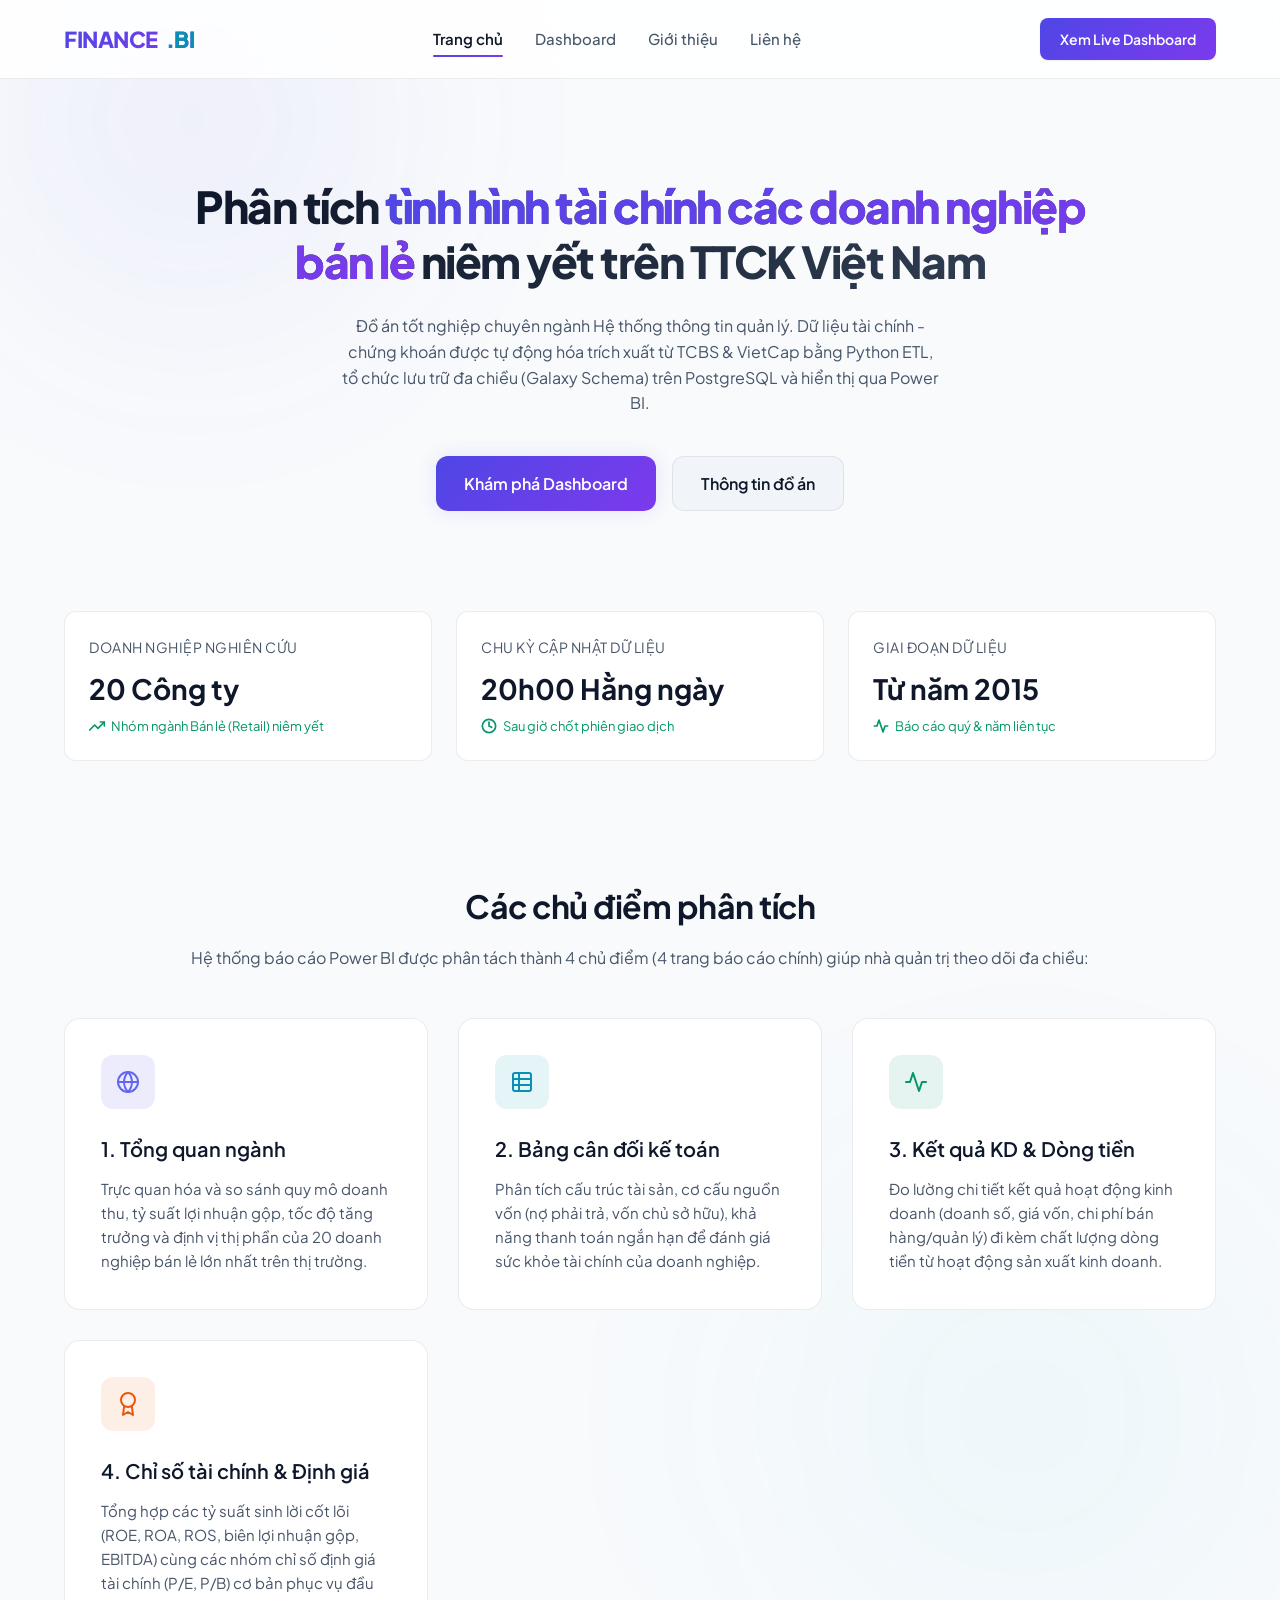
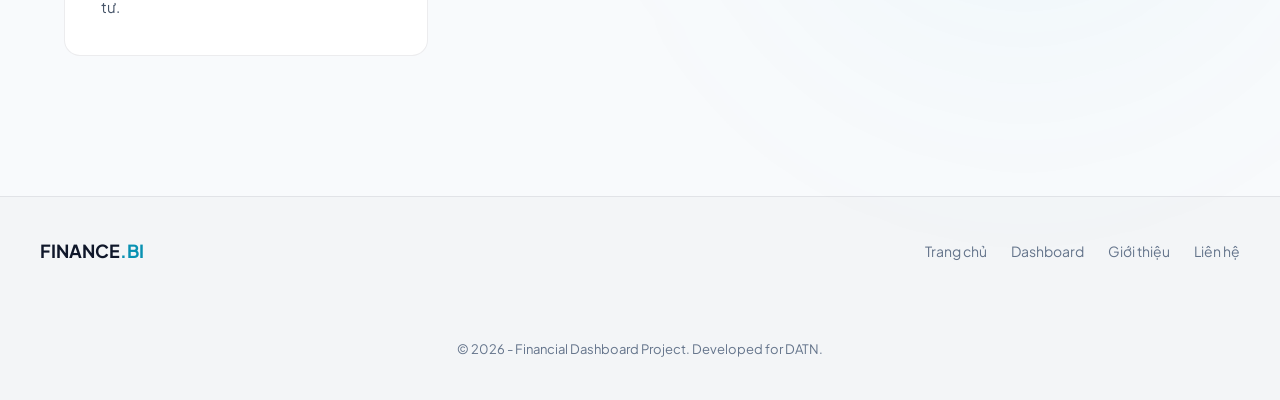
==== index.html @ b5d6fa32 "Initial commit with updated Power BI dashboard" ====
<!DOCTYPE html>
<html lang="vi">
<head>
    <meta charset="UTF-8">
    <meta name="viewport" content="width=device-width, initial-scale=1.0">
    <title>Trang chủ | Phân tích tài chính chuỗi bán lẻ</title>
    <link rel="stylesheet" href="style.css">
</head>
<body>

<!-- Background Aesthetic Blobs -->
<div class="bg-glow-1"></div>
<div class="bg-glow-2"></div>

<!-- HEADER & NAVBAR -->
<header>
    <div class="navbar">
        <a href="index.html" class="nav-logo">FINANCE<span>.BI</span></a>
        <div class="nav-links">
            <a href="index.html" class="active">Trang chủ</a>
            <a href="dashboard.html">Dashboard</a>
            <a href="about.html">Giới thiệu</a>
            <a href="contact.html">Liên hệ</a>
        </div>
        <a href="dashboard.html" class="nav-btn">Xem Live Dashboard</a>
    </div>
</header>

<!-- HERO SECTION -->
<div class="hero" style="max-width: 950px; padding-top: 100px; padding-bottom: 60px;">
    <h1 style="font-size: 44px; line-height: 1.25;">Phân tích <span>tình hình tài chính các doanh nghiệp bán lẻ</span> niêm yết trên TTCK Việt Nam</h1>
    <p style="margin-top: 16px; font-size: 16px;">Đồ án tốt nghiệp chuyên ngành Hệ thống thông tin quản lý. Dữ liệu tài chính - chứng khoán được tự động hóa trích xuất từ TCBS & VietCap bằng Python ETL, tổ chức lưu trữ đa chiều (Galaxy Schema) trên PostgreSQL và hiển thị qua Power BI.</p>
    <div class="hero-actions" style="margin-top: 24px;">
        <a href="dashboard.html" class="btn btn-primary">Khám phá Dashboard</a>
        <a href="about.html" class="btn btn-secondary">Thông tin đồ án</a>
    </div>
</div>

<!-- QUICK STATS SECTION -->
<div class="container" style="padding-top: 0; padding-bottom: 20px;">
    <div class="stats-bar">
        <div class="stat-card">
            <div class="stat-label">Doanh nghiệp nghiên cứu</div>
            <div class="stat-value">20 Công ty</div>
            <div class="stat-desc">
                <svg xmlns="http://www.w3.org/2000/svg" width="16" height="16" viewBox="0 0 24 24" fill="none" stroke="currentColor" stroke-width="2.5" stroke-linecap="round" stroke-linejoin="round" style="margin-right: 2px;"><polyline points="23 6 13.5 15.5 8.5 10.5 1 18"></polyline><polyline points="17 6 23 6 23 12"></polyline></svg>
                Nhóm ngành Bán lẻ (Retail) niêm yết
            </div>
        </div>
        <div class="stat-card">
            <div class="stat-label">Chu kỳ cập nhật dữ liệu</div>
            <div class="stat-value">20h00 Hằng ngày</div>
            <div class="stat-desc">
                <svg xmlns="http://www.w3.org/2000/svg" width="16" height="16" viewBox="0 0 24 24" fill="none" stroke="currentColor" stroke-width="2.5" stroke-linecap="round" stroke-linejoin="round" style="margin-right: 2px;"><circle cx="12" cy="12" r="10"></circle><polyline points="12 6 12 12 16 14"></polyline></svg>
                Sau giờ chốt phiên giao dịch
            </div>
        </div>
        <div class="stat-card">
            <div class="stat-label">Giai đoạn dữ liệu</div>
            <div class="stat-value">Từ năm 2015</div>
            <div class="stat-desc">
                <svg xmlns="http://www.w3.org/2000/svg" width="16" height="16" viewBox="0 0 24 24" fill="none" stroke="currentColor" stroke-width="2.5" stroke-linecap="round" stroke-linejoin="round" style="margin-right: 2px;"><polyline points="22 12 18 12 15 21 9 3 6 12 2 12"></polyline></svg>
                Báo cáo quý & năm liên tục
            </div>
        </div>
    </div>
</div>

<!-- FEATURES SECTION -->
<div class="container" style="padding-top: 20px;">
    <h2 class="section-title">Các chủ điểm phân tích</h2>
    <p class="section-subtitle">Hệ thống báo cáo Power BI được phân tách thành 4 chủ điểm (4 trang báo cáo chính) giúp nhà quản trị theo dõi đa chiều:</p>

    <div class="grid">
        <!-- Page 1 -->
        <div class="card">
            <div class="card-icon" style="color: var(--primary-light); background: rgba(79, 70, 229, 0.1);">
                <svg xmlns="http://www.w3.org/2000/svg" width="24" height="24" viewBox="0 0 24 24" fill="none" stroke="currentColor" stroke-width="2" stroke-linecap="round" stroke-linejoin="round"><circle cx="12" cy="12" r="10"></circle><line x1="2" y1="12" x2="22" y2="12"></line><path d="M12 2a15.3 15.3 0 0 1 4 10 15.3 15.3 0 0 1-4 10 15.3 15.3 0 0 1-4-10 15.3 15.3 0 0 1 4-10z"></path></svg>
            </div>
            <h3>1. Tổng quan ngành</h3>
            <p>Trực quan hóa và so sánh quy mô doanh thu, tỷ suất lợi nhuận gộp, tốc độ tăng trưởng và định vị thị phần của 20 doanh nghiệp bán lẻ lớn nhất trên thị trường.</p>
        </div>

        <!-- Page 2 -->
        <div class="card">
            <div class="card-icon" style="color: var(--secondary); background: rgba(8, 145, 178, 0.1);">
                <svg xmlns="http://www.w3.org/2000/svg" width="24" height="24" viewBox="0 0 24 24" fill="none" stroke="currentColor" stroke-width="2" stroke-linecap="round" stroke-linejoin="round"><rect x="3" y="3" width="18" height="18" rx="2" ry="2"></rect><line x1="9" y1="3" x2="9" y2="21"></line><line x1="3" y1="9" x2="21" y2="9"></line><line x1="3" y1="15" x2="21" y2="15"></line></svg>
            </div>
            <h3>2. Bảng cân đối kế toán</h3>
            <p>Phân tích cấu trúc tài sản, cơ cấu nguồn vốn (nợ phải trả, vốn chủ sở hữu), khả năng thanh toán ngắn hạn để đánh giá sức khỏe tài chính của doanh nghiệp.</p>
        </div>

        <!-- Page 3 -->
        <div class="card">
            <div class="card-icon" style="color: var(--accent); background: rgba(5, 150, 105, 0.1);">
                <svg xmlns="http://www.w3.org/2000/svg" width="24" height="24" viewBox="0 0 24 24" fill="none" stroke="currentColor" stroke-width="2" stroke-linecap="round" stroke-linejoin="round"><polyline points="22 12 18 12 15 21 9 3 6 12 2 12"></polyline></svg>
            </div>
            <h3>3. Kết quả KD & Dòng tiền</h3>
            <p>Đo lường chi tiết kết quả hoạt động kinh doanh (doanh số, giá vốn, chi phí bán hàng/quản lý) đi kèm chất lượng dòng tiền từ hoạt động sản xuất kinh doanh.</p>
        </div>

        <!-- Page 4 -->
        <div class="card">
            <div class="card-icon" style="color: #ea580c; background: rgba(234, 88, 12, 0.1);">
                <svg xmlns="http://www.w3.org/2000/svg" width="24" height="24" viewBox="0 0 24 24" fill="none" stroke="currentColor" stroke-width="2" stroke-linecap="round" stroke-linejoin="round"><circle cx="12" cy="8" r="7"></circle><polyline points="8.21 13.89 7 23 12 20 17 23 15.79 13.88"></polyline></svg>
            </div>
            <h3>4. Chỉ số tài chính & Định giá</h3>
            <p>Tổng hợp các tỷ suất sinh lời cốt lõi (ROE, ROA, ROS, biên lợi nhuận gộp, EBITDA) cùng các nhóm chỉ số định giá tài chính (P/E, P/B) cơ bản phục vụ đầu tư.</p>
        </div>
    </div>
</div>

<!-- FOOTER -->
<footer>
    <div class="footer-content">
        <div class="footer-brand">FINANCE<span>.BI</span></div>
        <div class="footer-nav">
            <a href="index.html">Trang chủ</a>
            <a href="dashboard.html">Dashboard</a>
            <a href="about.html">Giới thiệu</a>
            <a href="contact.html">Liên hệ</a>
        </div>
        <div class="footer-copyright">
            <p>© 2026 - Financial Dashboard Project. Developed for DATN.</p>
        </div>
    </div>
</footer>

</body>
</html>
---- style.css ----
@import url('https://fonts.googleapis.com/css2?family=Plus+Jakarta+Sans:wght@300;400;500;600;700;800&display=swap');

:root {
    --bg-main: #f8fafc;
    --bg-surface: #ffffff;
    --bg-surface-card: #f1f5f9;
    --bg-surface-hover: #e2e8f0;
    --primary: #4f46e5;
    --primary-light: #6366f1;
    --primary-gradient: linear-gradient(135deg, #4f46e5 0%, #7c3aed 100%);
    --secondary: #0891b2;
    --secondary-gradient: linear-gradient(135deg, #0891b2 0%, #2563eb 100%);
    --accent: #059669;
    --text-primary: #0f172a;
    --text-secondary: #475569;
    --text-muted: #64748b;
    --border: rgba(15, 23, 42, 0.08);
    --border-hover: rgba(15, 23, 42, 0.16);
    --shadow-sm: 0 1px 3px 0 rgba(0, 0, 0, 0.05), 0 1px 2px -1px rgba(0, 0, 0, 0.05);
    --shadow-md: 0 4px 6px -1px rgba(0, 0, 0, 0.05), 0 2px 4px -2px rgba(0, 0, 0, 0.05);
    --shadow-lg: 0 10px 25px -5px rgba(15, 23, 42, 0.08), 0 8px 10px -6px rgba(15, 23, 42, 0.08);
    --shadow-glow: 0 0 20px rgba(79, 70, 229, 0.12);
    --font: 'Plus Jakarta Sans', system-ui, -apple-system, sans-serif;
    --radius-sm: 8px;
    --radius-md: 12px;
    --radius-lg: 16px;
    --radius-xl: 24px;
    --transition: all 0.3s cubic-bezier(0.4, 0, 0.2, 1);
}

/* Global Reset */
* {
    box-sizing: border-box;
    margin: 0;
    padding: 0;
}

body {
    font-family: var(--font);
    background: var(--bg-main);
    color: var(--text-primary);
    line-height: 1.6;
    overflow-x: hidden;
    position: relative;
}

/* Background Blobs for Visual Aesthetics */
.bg-glow-1 {
    position: absolute;
    top: -10%;
    left: -10%;
    width: 50vw;
    height: 50vw;
    background: radial-gradient(circle, rgba(79, 70, 229, 0.07) 0%, rgba(255, 255, 255, 0) 70%);
    filter: blur(80px);
    z-index: -1;
    pointer-events: none;
}

.bg-glow-2 {
    position: absolute;
    bottom: 10%;
    right: -10%;
    width: 60vw;
    height: 60vw;
    background: radial-gradient(circle, rgba(6, 182, 212, 0.05) 0%, rgba(255, 255, 255, 0) 70%);
    filter: blur(100px);
    z-index: -1;
    pointer-events: none;
}

/* Scrollbar Customization */
::-webkit-scrollbar {
    width: 8px;
    height: 8px;
}
::-webkit-scrollbar-track {
    background: var(--bg-main);
}
::-webkit-scrollbar-thumb {
    background: var(--bg-surface-card);
    border-radius: 4px;
}
::-webkit-scrollbar-thumb:hover {
    background: var(--bg-surface-hover);
}

/* Header & Navbar */
header {
    position: sticky;
    top: 0;
    z-index: 100;
    backdrop-filter: blur(16px);
    -webkit-backdrop-filter: blur(16px);
    background: rgba(255, 255, 255, 0.85);
    border-bottom: 1px solid var(--border);
    transition: var(--transition);
}

.navbar {
    max-width: 1200px;
    margin: 0 auto;
    padding: 18px 24px;
    display: flex;
    justify-content: space-between;
    align-items: center;
}

.nav-logo {
    font-size: 22px;
    font-weight: 800;
    background: var(--primary-gradient);
    -webkit-background-clip: text;
    -webkit-text-fill-color: transparent;
    text-decoration: none;
    display: flex;
    align-items: center;
    gap: 8px;
    letter-spacing: -0.5px;
}

.nav-logo span {
    color: var(--secondary);
    -webkit-text-fill-color: initial;
    background: none;
}

.nav-links {
    display: flex;
    gap: 32px;
    align-items: center;
}

.nav-links a {
    color: var(--text-secondary);
    text-decoration: none;
    font-weight: 500;
    font-size: 15px;
    transition: var(--transition);
    position: relative;
    padding: 6px 0;
}

.nav-links a::after {
    content: '';
    position: absolute;
    bottom: 0;
    left: 0;
    width: 0;
    height: 2px;
    background: var(--primary-gradient);
    transition: var(--transition);
    border-radius: 2px;
}

.nav-links a:hover {
    color: var(--text-primary);
}

.nav-links a:hover::after {
    width: 100%;
}

.nav-links a.active {
    color: var(--text-primary);
    font-weight: 600;
}

.nav-links a.active::after {
    width: 100%;
    background: var(--primary-gradient);
}

.nav-btn {
    background: var(--primary-gradient);
    color: white;
    padding: 10px 20px;
    border-radius: var(--radius-sm);
    font-weight: 600;
    text-decoration: none;
    font-size: 14px;
    transition: var(--transition);
    box-shadow: var(--shadow-sm);
    border: none;
    cursor: pointer;
}

.nav-btn:hover {
    box-shadow: var(--shadow-glow);
    transform: translateY(-2px);
    opacity: 0.95;
}

/* Container */
.container {
    max-width: 1200px;
    margin: 0 auto;
    padding: 60px 24px;
}

/* Hero Section */
.hero {
    text-align: center;
    padding: 120px 24px 80px;
    max-width: 800px;
    margin: 0 auto;
    position: relative;
}

.hero h1 {
    font-size: 56px;
    font-weight: 800;
    line-height: 1.15;
    margin-bottom: 24px;
    letter-spacing: -1.5px;
    background: linear-gradient(to right, #0f172a, #334155);
    -webkit-background-clip: text;
    -webkit-text-fill-color: transparent;
}

.hero h1 span {
    background: var(--primary-gradient);
    -webkit-background-clip: text;
    -webkit-text-fill-color: transparent;
}

.hero p {
    font-size: 18px;
    color: var(--text-secondary);
    margin-bottom: 40px;
    max-width: 600px;
    margin-left: auto;
    margin-right: auto;
    font-weight: 400;
}

.hero-actions {
    display: flex;
    justify-content: center;
    gap: 16px;
}

.btn {
    display: inline-flex;
    align-items: center;
    justify-content: center;
    padding: 14px 28px;
    font-size: 16px;
    font-weight: 600;
    border-radius: var(--radius-md);
    text-decoration: none;
    transition: var(--transition);
    cursor: pointer;
}

.btn-primary {
    background: var(--primary-gradient);
    color: white;
    box-shadow: var(--shadow-glow);
}

.btn-primary:hover {
    transform: translateY(-2px);
    box-shadow: 0 0 30px rgba(79, 70, 229, 0.4);
}

.btn-secondary {
    background: var(--bg-surface-card);
    color: var(--text-primary);
    border: 1px solid var(--border);
}

.btn-secondary:hover {
    background: var(--bg-surface-hover);
    border-color: var(--border-hover);
    transform: translateY(-2px);
}

/* Quick Stats Section */
.stats-bar {
    display: grid;
    grid-template-columns: repeat(auto-fit, minmax(220px, 1fr));
    gap: 24px;
    margin: 40px 0 80px;
}

.stat-card {
    background: var(--bg-surface);
    border: 1px solid var(--border);
    border-radius: var(--radius-md);
    padding: 24px;
    text-align: left;
    transition: var(--transition);
}

.stat-card:hover {
    border-color: var(--primary-light);
    transform: translateY(-4px);
    background: var(--bg-surface-hover);
}

.stat-label {
    font-size: 14px;
    color: var(--text-secondary);
    margin-bottom: 8px;
    text-transform: uppercase;
    letter-spacing: 0.5px;
}

.stat-value {
    font-size: 28px;
    font-weight: 700;
    color: var(--text-primary);
    margin-bottom: 4px;
}

.stat-desc {
    font-size: 13px;
    color: var(--accent);
    display: flex;
    align-items: center;
    gap: 4px;
}

.stat-desc.negative {
    color: #ef4444;
}

/* Feature Cards Grid */
.section-title {
    font-size: 32px;
    font-weight: 700;
    margin-bottom: 12px;
    text-align: center;
    letter-spacing: -0.5px;
}

.section-subtitle {
    text-align: center;
    color: var(--text-secondary);
    margin-bottom: 48px;
    font-size: 16px;
}

.grid {
    display: grid;
    grid-template-columns: repeat(auto-fit, minmax(320px, 1fr));
    gap: 30px;
}

.card {
    background: var(--bg-surface);
    border: 1px solid var(--border);
    border-radius: var(--radius-lg);
    padding: 36px;
    position: relative;
    overflow: hidden;
    transition: var(--transition);
}

.card::before {
    content: '';
    position: absolute;
    top: 0;
    left: 0;
    width: 100%;
    height: 4px;
    background: var(--primary-gradient);
    opacity: 0;
    transition: var(--transition);
}

.card:hover {
    transform: translateY(-8px);
    border-color: var(--border-hover);
    box-shadow: var(--shadow-lg);
    background: var(--bg-surface-card);
}

.card:hover::before {
    opacity: 1;
}

.card-icon {
    width: 54px;
    height: 54px;
    border-radius: var(--radius-md);
    background: rgba(79, 70, 229, 0.1);
    display: flex;
    align-items: center;
    justify-content: center;
    margin-bottom: 24px;
    color: var(--primary-light);
    font-size: 24px;
    transition: var(--transition);
}

.card:hover .card-icon {
    background: var(--primary-gradient);
    color: white;
}

.card h3 {
    font-size: 20px;
    font-weight: 600;
    margin-bottom: 12px;
    color: var(--text-primary);
}

.card p {
    color: var(--text-secondary);
    font-size: 15px;
    line-height: 1.6;
}

/* Dashboard Page Specific Styles */
.dashboard-header {
    display: flex;
    justify-content: space-between;
    align-items: center;
    margin-bottom: 32px;
    flex-wrap: wrap;
    gap: 16px;
}

.dashboard-title h1 {
    font-size: 32px;
    font-weight: 800;
    letter-spacing: -0.5px;
    margin-bottom: 6px;
}

.dashboard-title p {
    color: var(--text-secondary);
    font-size: 14px;
}

.status-badge {
    display: inline-flex;
    align-items: center;
    gap: 8px;
    background: rgba(16, 185, 129, 0.1);
    color: var(--accent);
    padding: 6px 14px;
    border-radius: 50px;
    font-size: 13px;
    font-weight: 600;
    border: 1px solid rgba(16, 185, 129, 0.2);
}

.status-badge .dot {
    width: 8px;
    height: 8px;
    border-radius: 50%;
    background: var(--accent);
    box-shadow: 0 0 10px var(--accent);
    animation: pulse 2s infinite;
}

@keyframes pulse {
    0% { transform: scale(0.95); box-shadow: 0 0 0 0 rgba(16, 185, 129, 0.7); }
    70% { transform: scale(1); box-shadow: 0 0 0 6px rgba(16, 185, 129, 0); }
    100% { transform: scale(0.95); box-shadow: 0 0 0 0 rgba(16, 185, 129, 0); }
}

.powerbi-card {
    background: var(--bg-surface);
    border: 1px solid var(--border);
    border-radius: var(--radius-xl);
    padding: 20px;
    box-shadow: var(--shadow-lg);
    margin-bottom: 32px;
    overflow: hidden;
}

.powerbi-meta {
    display: flex;
    justify-content: space-between;
    padding: 12px 16px 20px;
    border-bottom: 1px solid var(--border);
    margin-bottom: 20px;
    font-size: 13px;
    color: var(--text-secondary);
}

.meta-item {
    display: flex;
    align-items: center;
    gap: 8px;
}

.meta-item svg {
    color: var(--primary-light);
}

.powerbi-wrapper {
    width: 100%;
    aspect-ratio: 16 / 9;
    max-height: 75vh;
    border-radius: var(--radius-md);
    overflow: hidden;
    border: 1px solid var(--border);
    background: #000;
    box-shadow: inset 0 0 20px rgba(0, 0, 0, 0.6);
}

.powerbi-wrapper iframe {
    width: 100%;
    height: 100%;
    border: none;
}

/* About Page Specific Styles */
.about-grid {
    display: grid;
    grid-template-columns: 1.2fr 0.8fr;
    gap: 48px;
    margin-top: 40px;
    align-items: start;
}

@media (max-width: 900px) {
    .about-grid {
        grid-template-columns: 1fr;
        gap: 36px;
    }
}

.about-content h2 {
    font-size: 28px;
    font-weight: 700;
    margin-bottom: 20px;
}

.about-content p {
    color: var(--text-secondary);
    margin-bottom: 20px;
    font-size: 16px;
    line-height: 1.7;
}

.tech-stack-title {
    font-size: 20px;
    font-weight: 700;
    margin-top: 36px;
    margin-bottom: 20px;
}

.tech-list {
    display: flex;
    flex-direction: column;
    gap: 16px;
}

.tech-item {
    display: flex;
    align-items: center;
    gap: 16px;
    background: var(--bg-surface);
    padding: 16px 20px;
    border-radius: var(--radius-md);
    border: 1px solid var(--border);
    transition: var(--transition);
}

.tech-item:hover {
    background: var(--bg-surface-hover);
    border-color: var(--border-hover);
    transform: translateX(4px);
}

.tech-icon {
    font-size: 24px;
    width: 48px;
    height: 48px;
    background: rgba(15, 23, 42, 0.05);
    border-radius: var(--radius-sm);
    display: flex;
    align-items: center;
    justify-content: center;
}

.tech-info h4 {
    font-size: 16px;
    font-weight: 600;
    margin-bottom: 2px;
}

.tech-info p {
    font-size: 13px;
    color: var(--text-muted);
    margin: 0;
}

.about-sidebar-card {
    background: linear-gradient(135deg, var(--bg-surface-card) 0%, var(--bg-surface) 100%);
    border: 1px solid var(--border);
    border-radius: var(--radius-lg);
    padding: 32px;
    text-align: center;
}

.profile-avatar {
    width: 96px;
    height: 96px;
    border-radius: 50%;
    margin: 0 auto 20px;
    background: var(--primary-gradient);
    display: flex;
    align-items: center;
    justify-content: center;
    font-size: 36px;
    font-weight: 700;
    color: white;
    box-shadow: var(--shadow-glow);
}

.profile-name {
    font-size: 20px;
    font-weight: 700;
    margin-bottom: 4px;
}

.profile-title {
    font-size: 14px;
    color: var(--primary-light);
    margin-bottom: 24px;
    font-weight: 500;
}

.profile-bio {
    color: var(--text-secondary);
    font-size: 14px;
    line-height: 1.6;
    margin-bottom: 24px;
}

.profile-details {
    text-align: left;
    border-top: 1px solid var(--border);
    padding-top: 24px;
}

.profile-detail-item {
    display: flex;
    justify-content: space-between;
    margin-bottom: 12px;
    font-size: 13px;
}

.profile-detail-label {
    color: var(--text-muted);
}

.profile-detail-value {
    color: var(--text-primary);
    font-weight: 500;
}

/* Contact Page Specific Styles */
.contact-layout {
    display: grid;
    grid-template-columns: 1.1fr 0.9fr;
    gap: 48px;
    margin-top: 40px;
}

@media (max-width: 900px) {
    .contact-layout {
        grid-template-columns: 1fr;
        gap: 36px;
    }
}

.contact-card {
    background: var(--bg-surface);
    border: 1px solid var(--border);
    border-radius: var(--radius-lg);
    padding: 40px;
}

.contact-card h2 {
    font-size: 24px;
    font-weight: 700;
    margin-bottom: 12px;
}

.contact-card p {
    color: var(--text-secondary);
    margin-bottom: 32px;
}

.form-group {
    margin-bottom: 24px;
}

.form-label {
    display: block;
    font-size: 14px;
    font-weight: 600;
    margin-bottom: 8px;
    color: var(--text-primary);
}

.form-control {
    width: 100%;
    background: rgba(255, 255, 255, 0.03);
    border: 1px solid var(--border);
    border-radius: var(--radius-md);
    padding: 14px 18px;
    color: var(--text-primary);
    font-family: var(--font);
    font-size: 15px;
    transition: var(--transition);
}

.form-control:focus {
    outline: none;
    border-color: var(--primary-light);
    background: rgba(255, 255, 255, 0.06);
    box-shadow: 0 0 0 3px rgba(79, 70, 229, 0.15);
}

textarea.form-control {
    resize: vertical;
    min-height: 120px;
}

.contact-info-list {
    display: flex;
    flex-direction: column;
    gap: 24px;
}

.info-item {
    background: var(--bg-surface);
    border: 1px solid var(--border);
    border-radius: var(--radius-md);
    padding: 24px;
    display: flex;
    gap: 20px;
    align-items: center;
    transition: var(--transition);
}

.info-item:hover {
    border-color: var(--border-hover);
    transform: translateY(-2px);
    background: var(--bg-surface-card);
}

.info-icon {
    width: 48px;
    height: 48px;
    border-radius: var(--radius-sm);
    background: rgba(6, 182, 212, 0.1);
    color: var(--secondary);
    font-size: 20px;
    display: flex;
    align-items: center;
    justify-content: center;
    flex-shrink: 0;
}

.info-text h4 {
    font-size: 16px;
    font-weight: 600;
    margin-bottom: 4px;
}

.info-text p {
    font-size: 14px;
    color: var(--text-secondary);
    margin: 0;
}

/* Footer Section */
footer {
    border-top: 1px solid var(--border);
    padding: 40px 24px;
    margin-top: 80px;
    background: rgba(15, 23, 42, 0.02);
}

.footer-content {
    max-width: 1200px;
    margin: 0 auto;
    display: flex;
    justify-content: space-between;
    align-items: center;
    flex-wrap: wrap;
    gap: 24px;
}

.footer-brand {
    font-weight: 700;
    font-size: 18px;
    color: var(--text-primary);
}

.footer-brand span {
    color: var(--secondary);
}

.footer-nav {
    display: flex;
    gap: 24px;
}

.footer-nav a {
    color: var(--text-muted);
    text-decoration: none;
    font-size: 14px;
    transition: var(--transition);
}

.footer-nav a:hover {
    color: var(--text-primary);
}

.footer-copyright {
    color: var(--text-muted);
    font-size: 13px;
    width: 100%;
    text-align: center;
    margin-top: 24px;
    border-top: 1px solid rgba(255, 255, 255, 0.03);
    padding-top: 24px;
}

/* Responsive adjustments */
@media (max-width: 768px) {
    .navbar {
        flex-direction: column;
        gap: 16px;
        padding: 16px;
    }
    
    .nav-links {
        gap: 20px;
    }
    
    .hero h1 {
        font-size: 40px;
    }
    
    .hero p {
        font-size: 16px;
    }
    
    .hero-actions {
        flex-direction: column;
        gap: 12px;
    }
    
    .btn {
        width: 100%;
    }
    
    .footer-content {
        flex-direction: column;
        text-align: center;
    }
}

/* Dashboard Fullscreen Layout */
body.dashboard-layout {
    display: flex;
    flex-direction: column;
    height: 100vh;
    overflow: hidden;
}

body.dashboard-layout header {
    flex-shrink: 0;
}

.dashboard-fullscreen-container {
    flex: 1;
    width: 100%;
    height: 100%;
    position: relative;
    background: #000;
}

.dashboard-fullscreen-container iframe {
    width: 100%;
    height: 100%;
    border: none;
    display: block;
}

/* Floating Fullscreen button */
.fullscreen-toggle-btn {
    position: absolute;
    bottom: 24px;
    right: 24px;
    background: rgba(255, 255, 255, 0.9);
    border: 1px solid var(--border);
    backdrop-filter: blur(8px);
    color: var(--text-primary);
    padding: 10px 16px;
    border-radius: var(--radius-md);
    cursor: pointer;
    display: flex;
    align-items: center;
    gap: 8px;
    font-size: 13px;
    font-weight: 600;
    transition: var(--transition);
    z-index: 10;
    box-shadow: var(--shadow-md);
}

.fullscreen-toggle-btn:hover {
    background: var(--primary-gradient);
    border-color: transparent;
    transform: translateY(-2px);
    box-shadow: var(--shadow-glow);
}
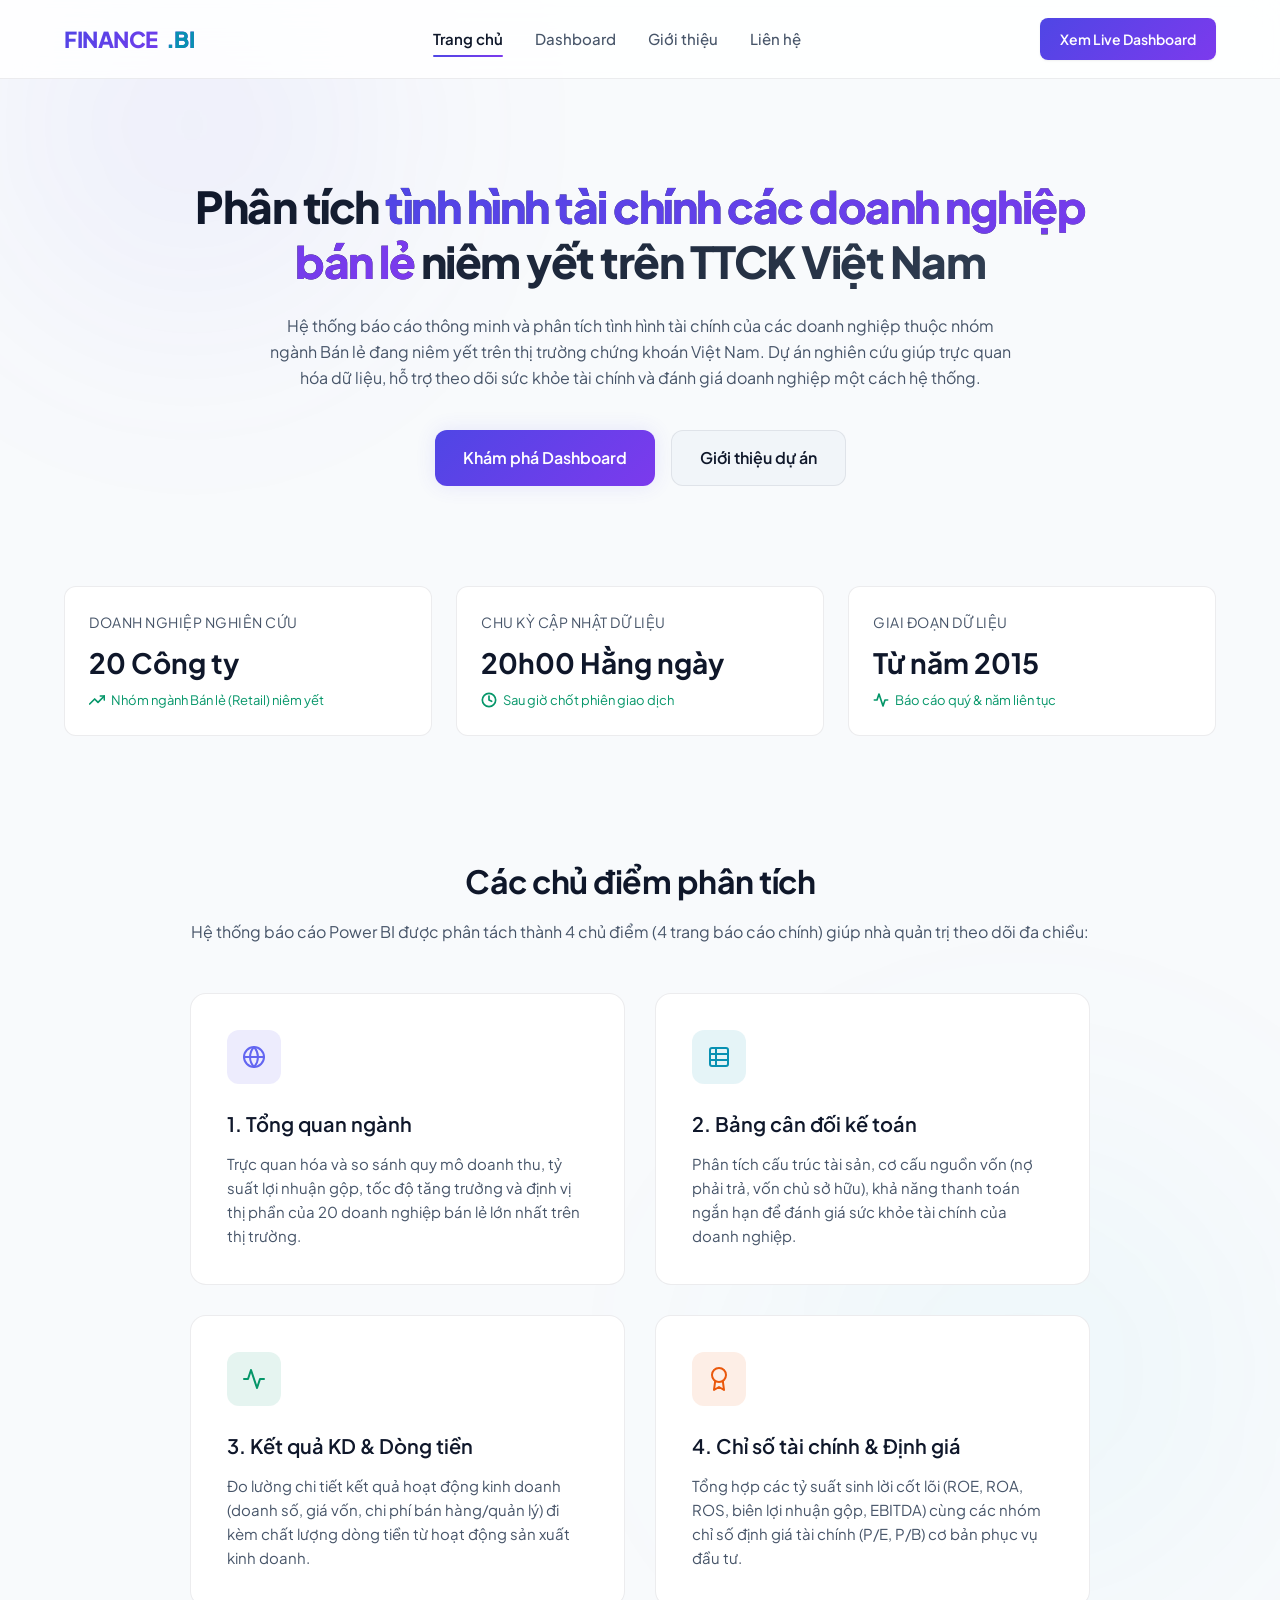
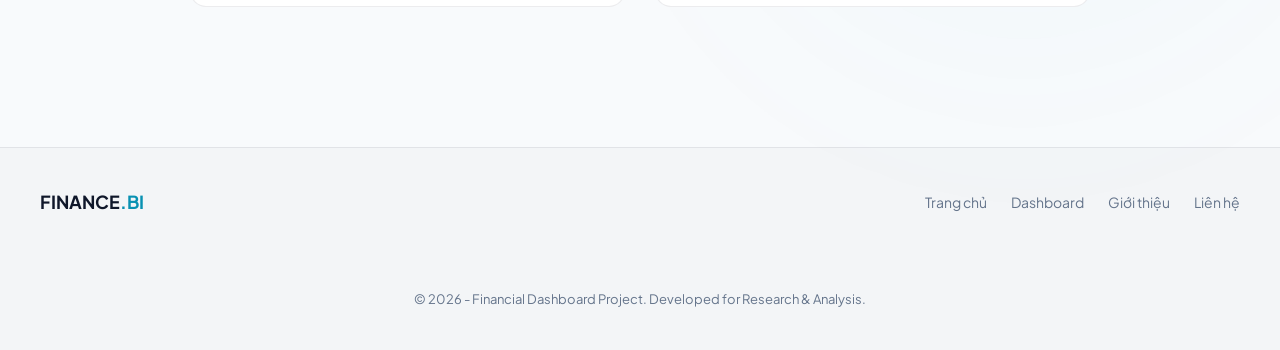
==== commit ca52d828: "Update homepage hero description, button text, grid layout, and footer credits" ====
--- a/index.html
+++ b/index.html
@@ -4,7 +4,7 @@
     <meta charset="UTF-8">
     <meta name="viewport" content="width=device-width, initial-scale=1.0">
     <title>Trang chủ | Phân tích tài chính chuỗi bán lẻ</title>
-    <link rel="stylesheet" href="style.css">
+    <link rel="stylesheet" href="style.css?v=2">
 </head>
 <body>
 
@@ -29,10 +29,10 @@
 <!-- HERO SECTION -->
 <div class="hero" style="max-width: 950px; padding-top: 100px; padding-bottom: 60px;">
     <h1 style="font-size: 44px; line-height: 1.25;">Phân tích <span>tình hình tài chính các doanh nghiệp bán lẻ</span> niêm yết trên TTCK Việt Nam</h1>
-    <p style="margin-top: 16px; font-size: 16px;">Đồ án tốt nghiệp chuyên ngành Hệ thống thông tin quản lý. Dữ liệu tài chính - chứng khoán được tự động hóa trích xuất từ TCBS & VietCap bằng Python ETL, tổ chức lưu trữ đa chiều (Galaxy Schema) trên PostgreSQL và hiển thị qua Power BI.</p>
+    <p style="margin-top: 16px; font-size: 16px; color: var(--text-secondary); max-width: 750px; margin-left: auto; margin-right: auto; line-height: 1.6;">Hệ thống báo cáo thông minh và phân tích tình hình tài chính của các doanh nghiệp thuộc nhóm ngành Bán lẻ đang niêm yết trên thị trường chứng khoán Việt Nam. Dự án nghiên cứu giúp trực quan hóa dữ liệu, hỗ trợ theo dõi sức khỏe tài chính và đánh giá doanh nghiệp một cách hệ thống.</p>
     <div class="hero-actions" style="margin-top: 24px;">
         <a href="dashboard.html" class="btn btn-primary">Khám phá Dashboard</a>
-        <a href="about.html" class="btn btn-secondary">Thông tin đồ án</a>
+        <a href="about.html" class="btn btn-secondary">Giới thiệu dự án</a>
     </div>
 </div>
 
@@ -71,7 +71,7 @@
     <h2 class="section-title">Các chủ điểm phân tích</h2>
     <p class="section-subtitle">Hệ thống báo cáo Power BI được phân tách thành 4 chủ điểm (4 trang báo cáo chính) giúp nhà quản trị theo dõi đa chiều:</p>
 
-    <div class="grid">
+    <div class="grid" style="grid-template-columns: repeat(auto-fit, minmax(380px, 1fr)); max-width: 900px; margin: 0 auto;">
         <!-- Page 1 -->
         <div class="card">
             <div class="card-icon" style="color: var(--primary-light); background: rgba(79, 70, 229, 0.1);">
@@ -121,7 +121,7 @@
             <a href="contact.html">Liên hệ</a>
         </div>
         <div class="footer-copyright">
-            <p>© 2026 - Financial Dashboard Project. Developed for DATN.</p>
+            <p>© 2026 - Financial Dashboard Project. Developed for Research & Analysis.</p>
         </div>
     </div>
 </footer>
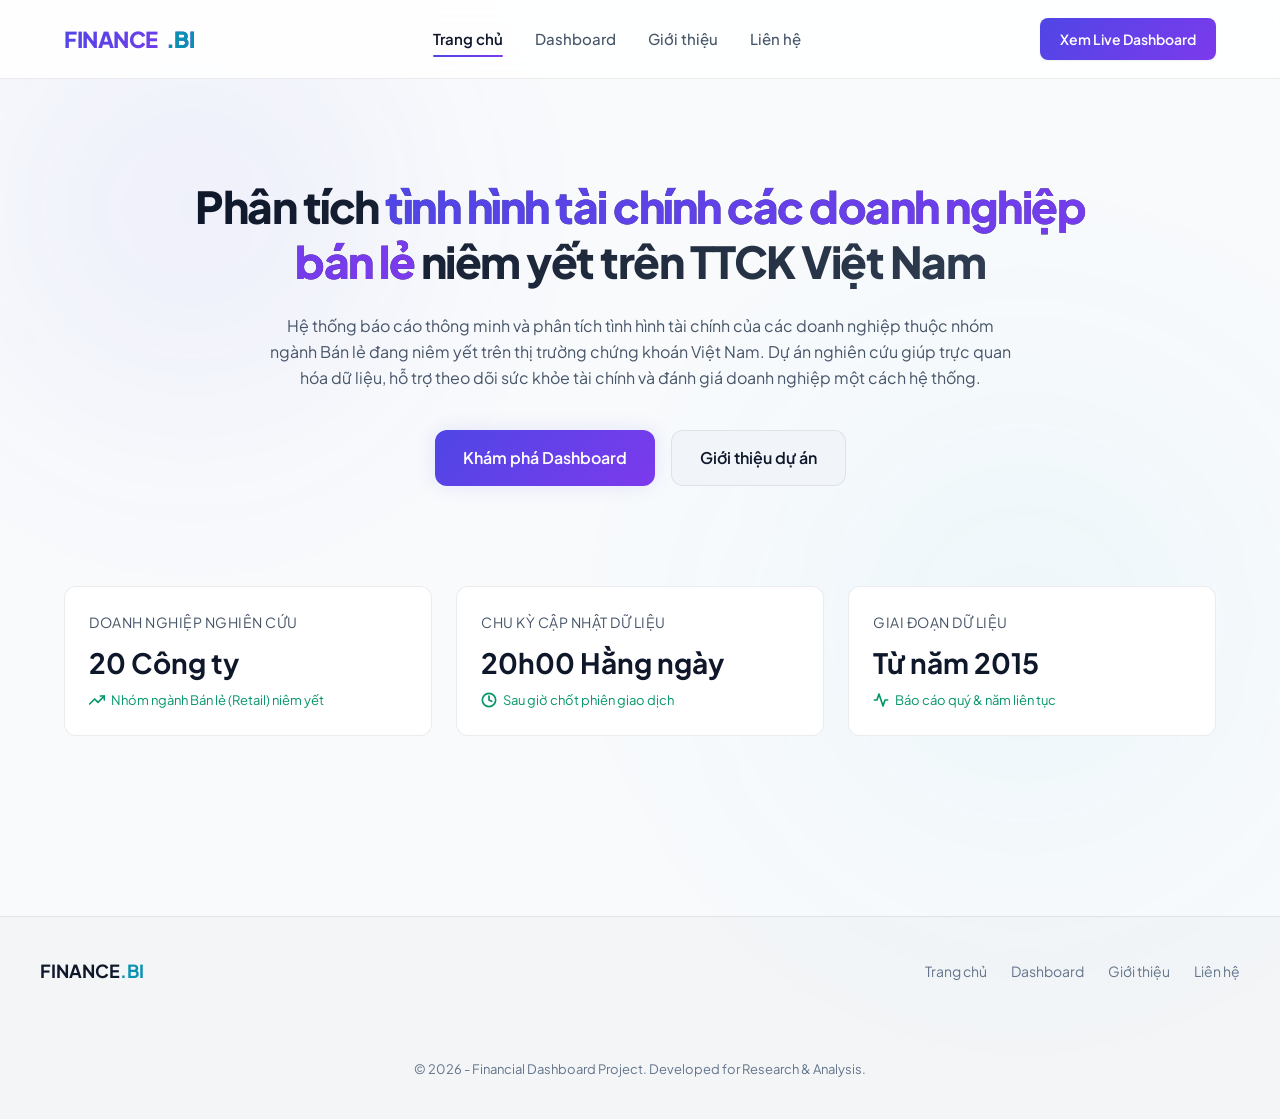
==== commit 3a7b28c4: "Remove features section from homepage and reorder sections in About page" ====
--- a/index.html
+++ b/index.html
@@ -66,49 +66,7 @@
     </div>
 </div>
 
-<!-- FEATURES SECTION -->
-<div class="container" style="padding-top: 20px;">
-    <h2 class="section-title">Các chủ điểm phân tích</h2>
-    <p class="section-subtitle">Hệ thống báo cáo Power BI được phân tách thành 4 chủ điểm (4 trang báo cáo chính) giúp nhà quản trị theo dõi đa chiều:</p>
 
-    <div class="grid" style="grid-template-columns: repeat(auto-fit, minmax(380px, 1fr)); max-width: 900px; margin: 0 auto;">
-        <!-- Page 1 -->
-        <div class="card">
-            <div class="card-icon" style="color: var(--primary-light); background: rgba(79, 70, 229, 0.1);">
-                <svg xmlns="http://www.w3.org/2000/svg" width="24" height="24" viewBox="0 0 24 24" fill="none" stroke="currentColor" stroke-width="2" stroke-linecap="round" stroke-linejoin="round"><circle cx="12" cy="12" r="10"></circle><line x1="2" y1="12" x2="22" y2="12"></line><path d="M12 2a15.3 15.3 0 0 1 4 10 15.3 15.3 0 0 1-4 10 15.3 15.3 0 0 1-4-10 15.3 15.3 0 0 1 4-10z"></path></svg>
-            </div>
-            <h3>1. Tổng quan ngành</h3>
-            <p>Trực quan hóa và so sánh quy mô doanh thu, tỷ suất lợi nhuận gộp, tốc độ tăng trưởng và định vị thị phần của 20 doanh nghiệp bán lẻ lớn nhất trên thị trường.</p>
-        </div>
-
-        <!-- Page 2 -->
-        <div class="card">
-            <div class="card-icon" style="color: var(--secondary); background: rgba(8, 145, 178, 0.1);">
-                <svg xmlns="http://www.w3.org/2000/svg" width="24" height="24" viewBox="0 0 24 24" fill="none" stroke="currentColor" stroke-width="2" stroke-linecap="round" stroke-linejoin="round"><rect x="3" y="3" width="18" height="18" rx="2" ry="2"></rect><line x1="9" y1="3" x2="9" y2="21"></line><line x1="3" y1="9" x2="21" y2="9"></line><line x1="3" y1="15" x2="21" y2="15"></line></svg>
-            </div>
-            <h3>2. Bảng cân đối kế toán</h3>
-            <p>Phân tích cấu trúc tài sản, cơ cấu nguồn vốn (nợ phải trả, vốn chủ sở hữu), khả năng thanh toán ngắn hạn để đánh giá sức khỏe tài chính của doanh nghiệp.</p>
-        </div>
-
-        <!-- Page 3 -->
-        <div class="card">
-            <div class="card-icon" style="color: var(--accent); background: rgba(5, 150, 105, 0.1);">
-                <svg xmlns="http://www.w3.org/2000/svg" width="24" height="24" viewBox="0 0 24 24" fill="none" stroke="currentColor" stroke-width="2" stroke-linecap="round" stroke-linejoin="round"><polyline points="22 12 18 12 15 21 9 3 6 12 2 12"></polyline></svg>
-            </div>
-            <h3>3. Kết quả KD & Dòng tiền</h3>
-            <p>Đo lường chi tiết kết quả hoạt động kinh doanh (doanh số, giá vốn, chi phí bán hàng/quản lý) đi kèm chất lượng dòng tiền từ hoạt động sản xuất kinh doanh.</p>
-        </div>
-
-        <!-- Page 4 -->
-        <div class="card">
-            <div class="card-icon" style="color: #ea580c; background: rgba(234, 88, 12, 0.1);">
-                <svg xmlns="http://www.w3.org/2000/svg" width="24" height="24" viewBox="0 0 24 24" fill="none" stroke="currentColor" stroke-width="2" stroke-linecap="round" stroke-linejoin="round"><circle cx="12" cy="8" r="7"></circle><polyline points="8.21 13.89 7 23 12 20 17 23 15.79 13.88"></polyline></svg>
-            </div>
-            <h3>4. Chỉ số tài chính & Định giá</h3>
-            <p>Tổng hợp các tỷ suất sinh lời cốt lõi (ROE, ROA, ROS, biên lợi nhuận gộp, EBITDA) cùng các nhóm chỉ số định giá tài chính (P/E, P/B) cơ bản phục vụ đầu tư.</p>
-        </div>
-    </div>
-</div>
 
 <!-- FOOTER -->
 <footer>
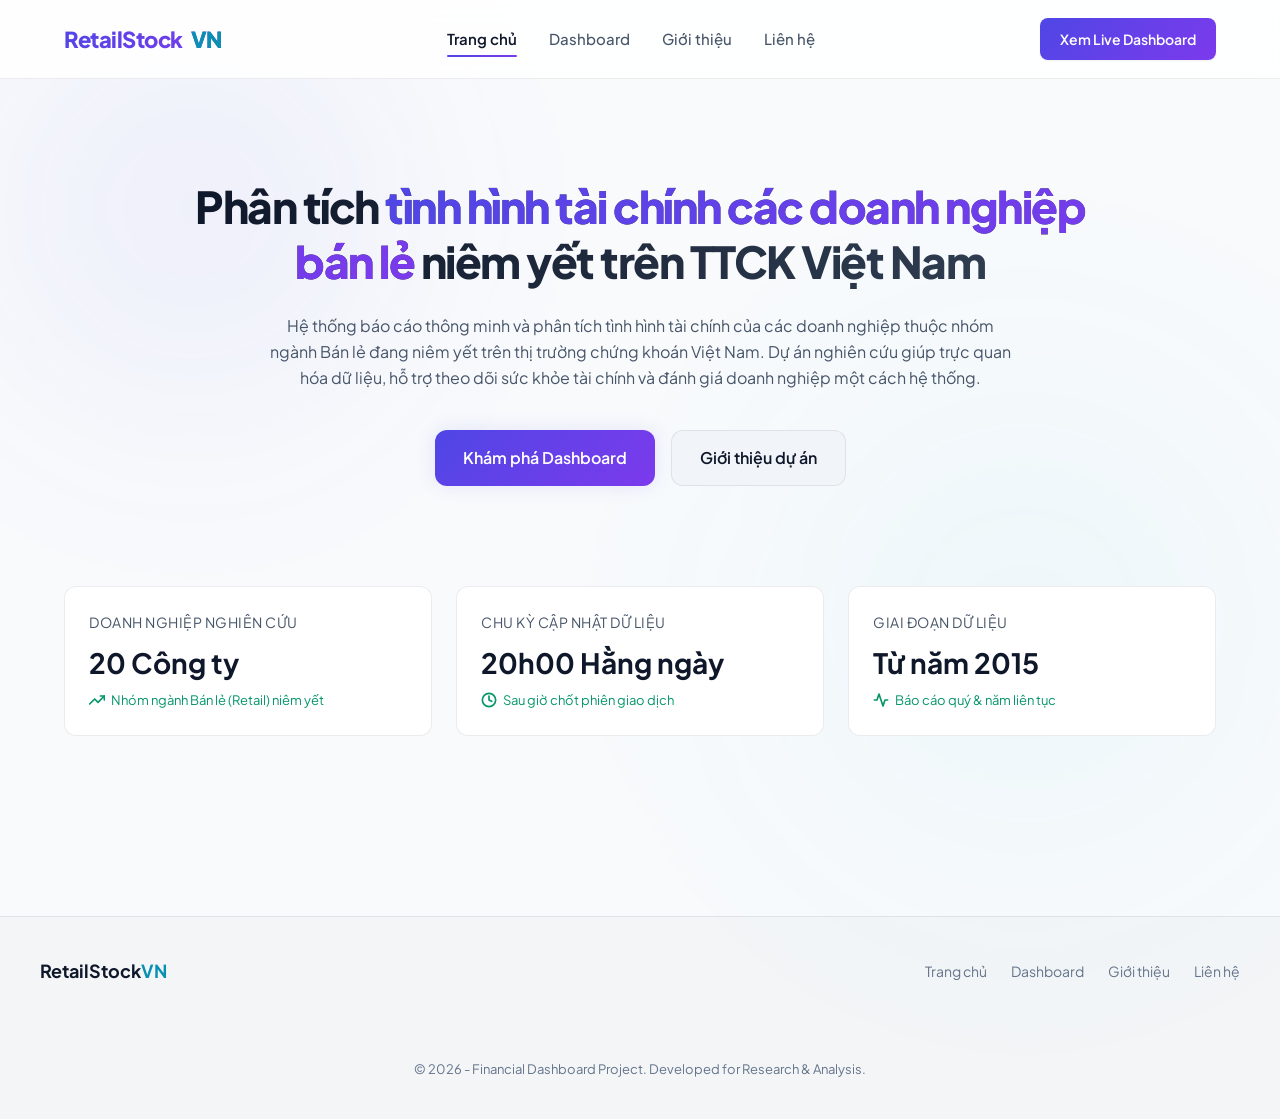
==== commit bbddade4: "Rename website brand name to RetailStockVN across all pages" ====
--- a/index.html
+++ b/index.html
@@ -3,7 +3,7 @@
 <head>
     <meta charset="UTF-8">
     <meta name="viewport" content="width=device-width, initial-scale=1.0">
-    <title>Trang chủ | Phân tích tài chính chuỗi bán lẻ</title>
+    <title>Trang chủ | RetailStockVN</title>
     <link rel="stylesheet" href="style.css?v=2">
 </head>
 <body>
@@ -15,7 +15,7 @@
 <!-- HEADER & NAVBAR -->
 <header>
     <div class="navbar">
-        <a href="index.html" class="nav-logo">FINANCE<span>.BI</span></a>
+        <a href="index.html" class="nav-logo">RetailStock<span>VN</span></a>
         <div class="nav-links">
             <a href="index.html" class="active">Trang chủ</a>
             <a href="dashboard.html">Dashboard</a>
@@ -71,7 +71,7 @@
 <!-- FOOTER -->
 <footer>
     <div class="footer-content">
-        <div class="footer-brand">FINANCE<span>.BI</span></div>
+        <div class="footer-brand">RetailStock<span>VN</span></div>
         <div class="footer-nav">
             <a href="index.html">Trang chủ</a>
             <a href="dashboard.html">Dashboard</a>
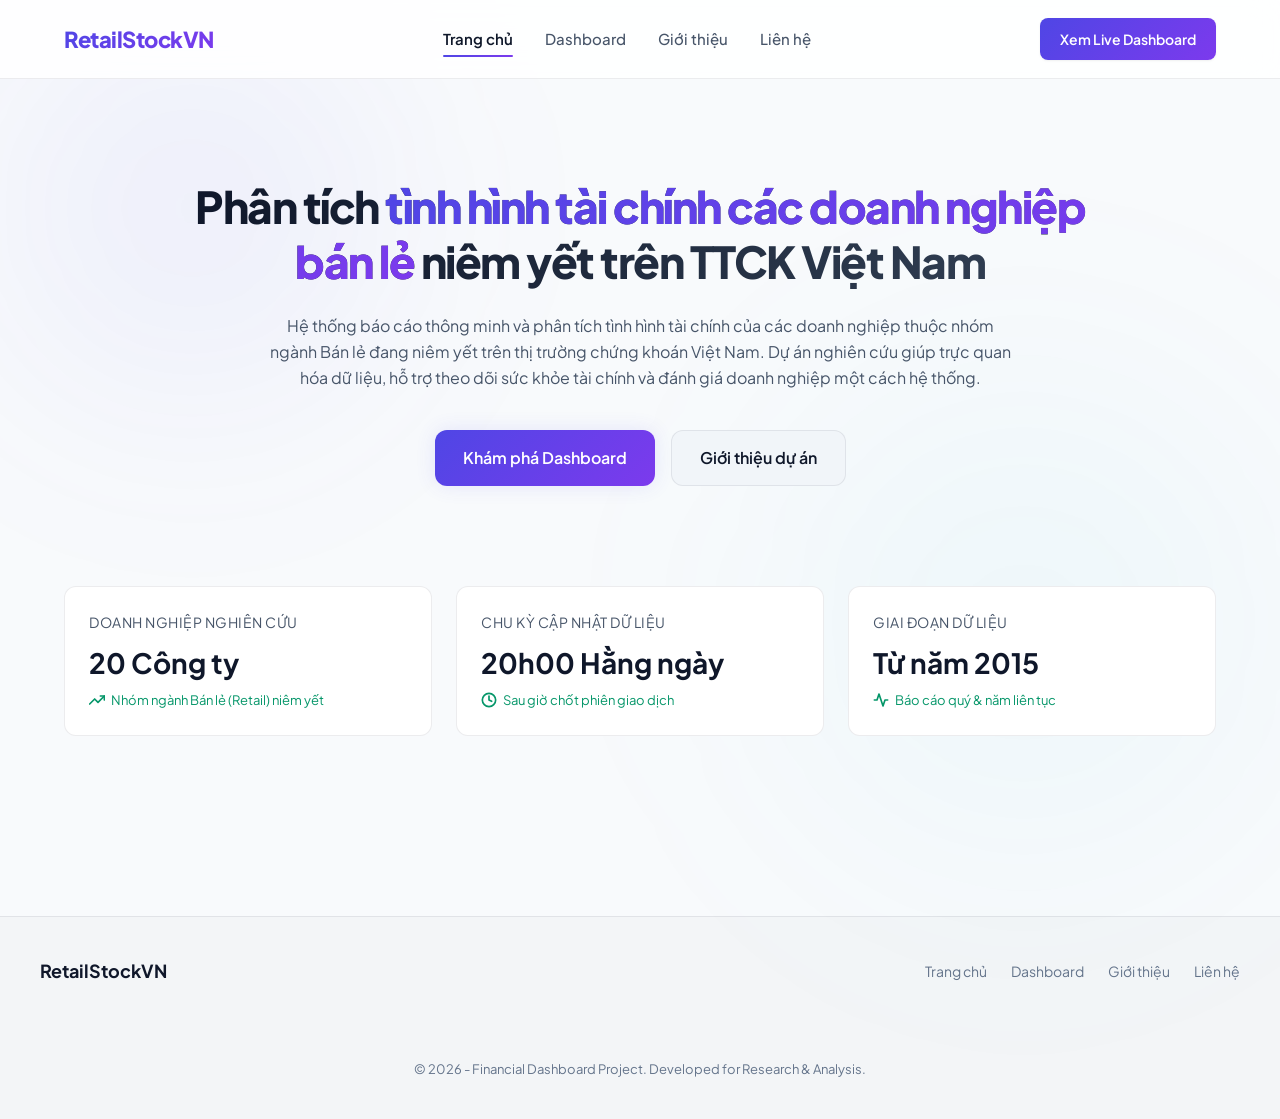
==== commit 0a9cdc7b: "Remove span elements to write RetailStockVN as single unbroken word" ====
--- a/index.html
+++ b/index.html
@@ -15,7 +15,7 @@
 <!-- HEADER & NAVBAR -->
 <header>
     <div class="navbar">
-        <a href="index.html" class="nav-logo">RetailStock<span>VN</span></a>
+        <a href="index.html" class="nav-logo">RetailStockVN</a>
         <div class="nav-links">
             <a href="index.html" class="active">Trang chủ</a>
             <a href="dashboard.html">Dashboard</a>
@@ -71,7 +71,7 @@
 <!-- FOOTER -->
 <footer>
     <div class="footer-content">
-        <div class="footer-brand">RetailStock<span>VN</span></div>
+        <div class="footer-brand">RetailStockVN</div>
         <div class="footer-nav">
             <a href="index.html">Trang chủ</a>
             <a href="dashboard.html">Dashboard</a>
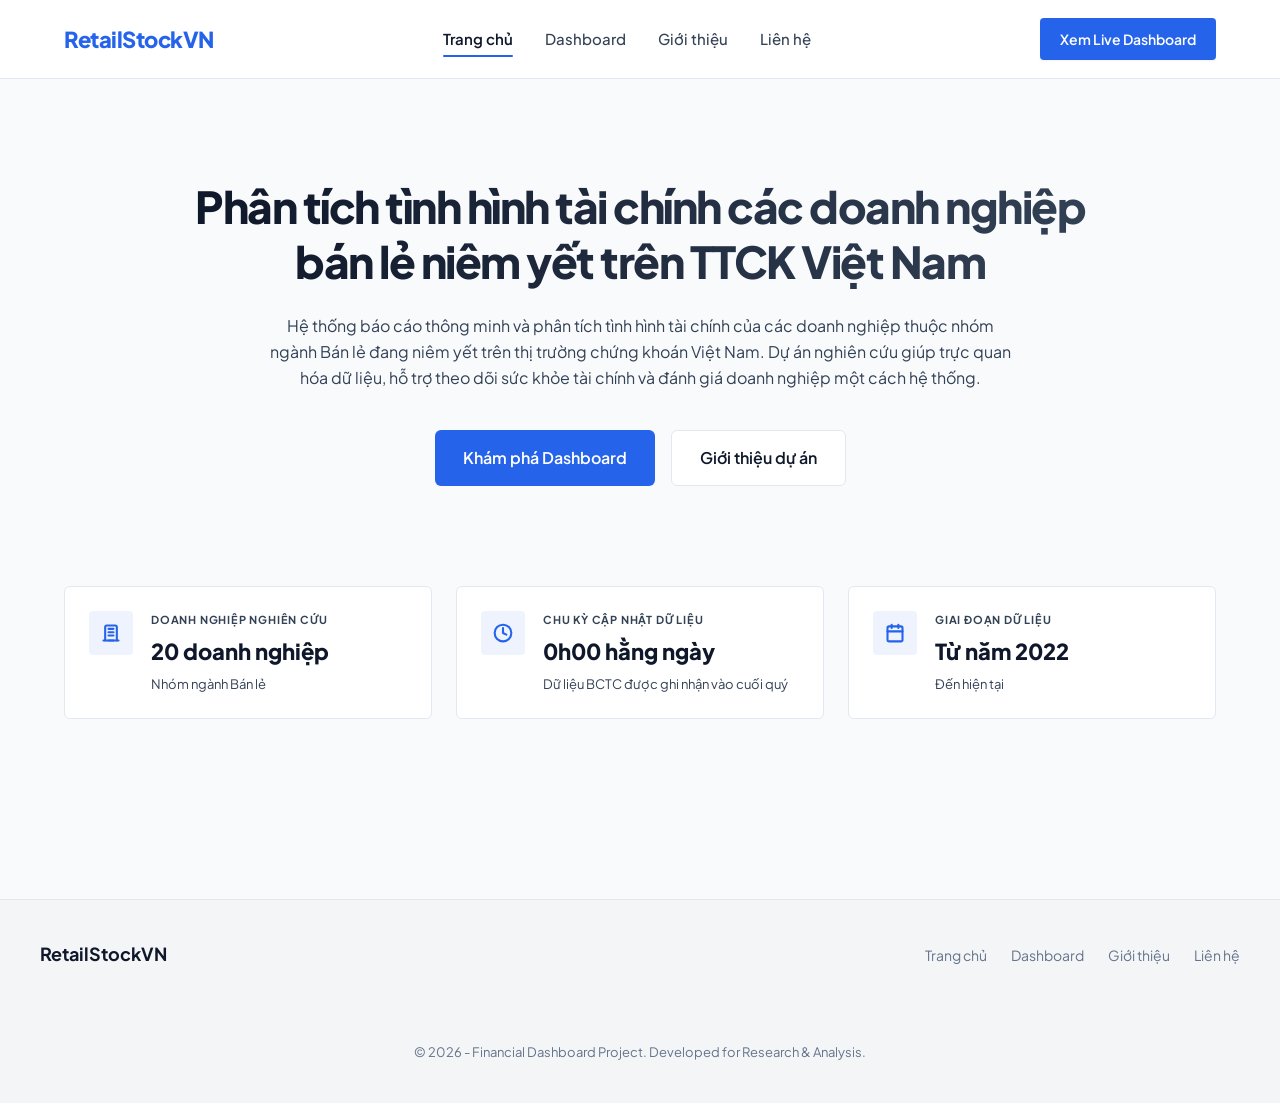
==== commit a9a395ee: "style: update color scheme and improve card styles across the application" ====
--- a/index.html
+++ b/index.html
@@ -39,28 +39,39 @@
 <!-- QUICK STATS SECTION -->
 <div class="container" style="padding-top: 0; padding-bottom: 20px;">
     <div class="stats-bar">
-        <div class="stat-card">
-            <div class="stat-label">Doanh nghiệp nghiên cứu</div>
-            <div class="stat-value">20 Công ty</div>
-            <div class="stat-desc">
-                <svg xmlns="http://www.w3.org/2000/svg" width="16" height="16" viewBox="0 0 24 24" fill="none" stroke="currentColor" stroke-width="2.5" stroke-linecap="round" stroke-linejoin="round" style="margin-right: 2px;"><polyline points="23 6 13.5 15.5 8.5 10.5 1 18"></polyline><polyline points="17 6 23 6 23 12"></polyline></svg>
-                Nhóm ngành Bán lẻ (Retail) niêm yết
+        <!-- Card 1 -->
+        <div class="stat-card" style="display: flex; gap: 18px; align-items: flex-start; padding: 24px; border: 1px solid var(--border); border-radius: var(--radius-md); background: var(--bg-surface); transition: var(--transition);">
+            <div style="color: var(--primary); background: rgba(37, 99, 235, 0.08); padding: 12px; border-radius: var(--radius-sm); display: flex; align-items: center; justify-content: center; flex-shrink: 0;">
+                <svg xmlns="http://www.w3.org/2000/svg" width="20" height="20" viewBox="0 0 24 24" fill="none" stroke="currentColor" stroke-width="2.5" stroke-linecap="round" stroke-linejoin="round"><path d="M3 21h18"></path><path d="M19 21V5a2 2 0 0 0-2-2H7a2 2 0 0 0-2 2v16"></path><path d="M9 21h6"></path><path d="M9 7h6"></path><path d="M9 11h6"></path><path d="M9 15h6"></path></svg>
+            </div>
+            <div>
+                <div class="stat-label" style="font-size: 11px; font-weight: 700; text-transform: uppercase; letter-spacing: 0.8px; color: var(--text-secondary); margin-bottom: 6px;">Doanh nghiệp nghiên cứu</div>
+                <div class="stat-value" style="font-size: 22px; font-weight: 800; color: var(--secondary); margin-bottom: 4px;">20 doanh nghiệp</div>
+                <div class="stat-desc" style="font-size: 13px; color: var(--text-secondary);">Nhóm ngành Bán lẻ</div>
             </div>
         </div>
-        <div class="stat-card">
-            <div class="stat-label">Chu kỳ cập nhật dữ liệu</div>
-            <div class="stat-value">20h00 Hằng ngày</div>
-            <div class="stat-desc">
-                <svg xmlns="http://www.w3.org/2000/svg" width="16" height="16" viewBox="0 0 24 24" fill="none" stroke="currentColor" stroke-width="2.5" stroke-linecap="round" stroke-linejoin="round" style="margin-right: 2px;"><circle cx="12" cy="12" r="10"></circle><polyline points="12 6 12 12 16 14"></polyline></svg>
-                Sau giờ chốt phiên giao dịch
+
+        <!-- Card 2 -->
+        <div class="stat-card" style="display: flex; gap: 18px; align-items: flex-start; padding: 24px; border: 1px solid var(--border); border-radius: var(--radius-md); background: var(--bg-surface); transition: var(--transition);">
+            <div style="color: var(--primary); background: rgba(37, 99, 235, 0.08); padding: 12px; border-radius: var(--radius-sm); display: flex; align-items: center; justify-content: center; flex-shrink: 0;">
+                <svg xmlns="http://www.w3.org/2000/svg" width="20" height="20" viewBox="0 0 24 24" fill="none" stroke="currentColor" stroke-width="2.5" stroke-linecap="round" stroke-linejoin="round"><circle cx="12" cy="12" r="10"></circle><polyline points="12 6 12 12 16 14"></polyline></svg>
+            </div>
+            <div>
+                <div class="stat-label" style="font-size: 11px; font-weight: 700; text-transform: uppercase; letter-spacing: 0.8px; color: var(--text-secondary); margin-bottom: 6px;">Chu kỳ cập nhật dữ liệu</div>
+                <div class="stat-value" style="font-size: 22px; font-weight: 800; color: var(--secondary); margin-bottom: 4px;">0h00 hằng ngày</div>
+                <div class="stat-desc" style="font-size: 13px; color: var(--text-secondary);">Dữ liệu BCTC được ghi nhận vào cuối quý</div>
             </div>
         </div>
-        <div class="stat-card">
-            <div class="stat-label">Giai đoạn dữ liệu</div>
-            <div class="stat-value">Từ năm 2015</div>
-            <div class="stat-desc">
-                <svg xmlns="http://www.w3.org/2000/svg" width="16" height="16" viewBox="0 0 24 24" fill="none" stroke="currentColor" stroke-width="2.5" stroke-linecap="round" stroke-linejoin="round" style="margin-right: 2px;"><polyline points="22 12 18 12 15 21 9 3 6 12 2 12"></polyline></svg>
-                Báo cáo quý & năm liên tục
+
+        <!-- Card 3 -->
+        <div class="stat-card" style="display: flex; gap: 18px; align-items: flex-start; padding: 24px; border: 1px solid var(--border); border-radius: var(--radius-md); background: var(--bg-surface); transition: var(--transition);">
+            <div style="color: var(--primary); background: rgba(37, 99, 235, 0.08); padding: 12px; border-radius: var(--radius-sm); display: flex; align-items: center; justify-content: center; flex-shrink: 0;">
+                <svg xmlns="http://www.w3.org/2000/svg" width="20" height="20" viewBox="0 0 24 24" fill="none" stroke="currentColor" stroke-width="2.5" stroke-linecap="round" stroke-linejoin="round"><rect x="3" y="4" width="18" height="18" rx="2" ry="2"></rect><line x1="16" y1="2" x2="16" y2="6"></line><line x1="8" y1="2" x2="8" y2="6"></line><line x1="3" y1="10" x2="21" y2="10"></line></svg>
+            </div>
+            <div>
+                <div class="stat-label" style="font-size: 11px; font-weight: 700; text-transform: uppercase; letter-spacing: 0.8px; color: var(--text-secondary); margin-bottom: 6px;">Giai đoạn dữ liệu</div>
+                <div class="stat-value" style="font-size: 22px; font-weight: 800; color: var(--secondary); margin-bottom: 4px;">Từ năm 2022</div>
+                <div class="stat-desc" style="font-size: 13px; color: var(--text-secondary);">Đến hiện tại</div>
             </div>
         </div>
     </div>
--- a/style.css
+++ b/style.css
@@ -1,31 +1,33 @@
 @import url('https://fonts.googleapis.com/css2?family=Plus+Jakarta+Sans:wght@300;400;500;600;700;800&display=swap');
 
 :root {
-    --bg-main: #f8fafc;
-    --bg-surface: #ffffff;
-    --bg-surface-card: #f1f5f9;
-    --bg-surface-hover: #e2e8f0;
-    --primary: #4f46e5;
-    --primary-light: #6366f1;
-    --primary-gradient: linear-gradient(135deg, #4f46e5 0%, #7c3aed 100%);
-    --secondary: #0891b2;
-    --secondary-gradient: linear-gradient(135deg, #0891b2 0%, #2563eb 100%);
-    --accent: #059669;
-    --text-primary: #0f172a;
-    --text-secondary: #475569;
-    --text-muted: #64748b;
-    --border: rgba(15, 23, 42, 0.08);
-    --border-hover: rgba(15, 23, 42, 0.16);
-    --shadow-sm: 0 1px 3px 0 rgba(0, 0, 0, 0.05), 0 1px 2px -1px rgba(0, 0, 0, 0.05);
+    --bg-main: #F8FAFC;
+    --bg-surface: #FFFFFF;
+    --bg-surface-card: #FFFFFF;
+    --bg-surface-hover: #F1F5F9;
+    --primary: #2563EB;
+    --primary-hover: #1D4ED8;
+    --primary-light: #3B82F6;
+    --primary-gradient: #2563EB;
+    --secondary: #0F172A;
+    --secondary-gradient: #0F172A;
+    --accent: #16A34A;
+    --danger: #DC2626;
+    --text-primary: #0F172A;
+    --text-secondary: #334155;
+    --text-muted: #64748B;
+    --border: #E2E8F0;
+    --border-hover: #CBD5E1;
+    --shadow-sm: 0 1px 2px 0 rgba(0, 0, 0, 0.05);
     --shadow-md: 0 4px 6px -1px rgba(0, 0, 0, 0.05), 0 2px 4px -2px rgba(0, 0, 0, 0.05);
-    --shadow-lg: 0 10px 25px -5px rgba(15, 23, 42, 0.08), 0 8px 10px -6px rgba(15, 23, 42, 0.08);
-    --shadow-glow: 0 0 20px rgba(79, 70, 229, 0.12);
+    --shadow-lg: 0 10px 15px -3px rgba(0, 0, 0, 0.05), 0 4px 6px -4px rgba(0, 0, 0, 0.05);
+    --shadow-glow: none;
     --font: 'Plus Jakarta Sans', system-ui, -apple-system, sans-serif;
-    --radius-sm: 8px;
-    --radius-md: 12px;
-    --radius-lg: 16px;
-    --radius-xl: 24px;
-    --transition: all 0.3s cubic-bezier(0.4, 0, 0.2, 1);
+    --radius-sm: 4px;
+    --radius-md: 6px;
+    --radius-lg: 8px;
+    --radius-xl: 8px;
+    --transition: all 0.2s ease-in-out;
 }
 
 /* Global Reset */
@@ -46,27 +48,11 @@
 
 /* Background Blobs for Visual Aesthetics */
 .bg-glow-1 {
-    position: absolute;
-    top: -10%;
-    left: -10%;
-    width: 50vw;
-    height: 50vw;
-    background: radial-gradient(circle, rgba(79, 70, 229, 0.07) 0%, rgba(255, 255, 255, 0) 70%);
-    filter: blur(80px);
-    z-index: -1;
-    pointer-events: none;
+    display: none;
 }
 
 .bg-glow-2 {
-    position: absolute;
-    bottom: 10%;
-    right: -10%;
-    width: 60vw;
-    height: 60vw;
-    background: radial-gradient(circle, rgba(6, 182, 212, 0.05) 0%, rgba(255, 255, 255, 0) 70%);
-    filter: blur(100px);
-    z-index: -1;
-    pointer-events: none;
+    display: none;
 }
 
 /* Scrollbar Customization */
@@ -90,9 +76,7 @@
     position: sticky;
     top: 0;
     z-index: 100;
-    backdrop-filter: blur(16px);
-    -webkit-backdrop-filter: blur(16px);
-    background: rgba(255, 255, 255, 0.85);
+    background: var(--bg-surface);
     border-bottom: 1px solid var(--border);
     transition: var(--transition);
 }
@@ -109,20 +93,12 @@
 .nav-logo {
     font-size: 22px;
     font-weight: 800;
-    background: var(--primary-gradient);
-    -webkit-background-clip: text;
-    -webkit-text-fill-color: transparent;
+    color: var(--primary);
     text-decoration: none;
     display: flex;
     align-items: center;
     gap: 8px;
     letter-spacing: -0.5px;
-}
-
-.nav-logo span {
-    color: var(--secondary);
-    -webkit-text-fill-color: initial;
-    background: none;
 }
 
 .nav-links {
@@ -172,7 +148,7 @@
 }
 
 .nav-btn {
-    background: var(--primary-gradient);
+    background: var(--primary);
     color: white;
     padding: 10px 20px;
     border-radius: var(--radius-sm);
@@ -186,9 +162,7 @@
 }
 
 .nav-btn:hover {
-    box-shadow: var(--shadow-glow);
-    transform: translateY(-2px);
-    opacity: 0.95;
+    background: var(--primary-hover);
 }
 
 /* Container */
@@ -219,9 +193,7 @@
 }
 
 .hero h1 span {
-    background: var(--primary-gradient);
-    -webkit-background-clip: text;
-    -webkit-text-fill-color: transparent;
+    color: var(--primary);
 }
 
 .hero p {
@@ -254,14 +226,12 @@
 }
 
 .btn-primary {
-    background: var(--primary-gradient);
+    background: var(--primary);
     color: white;
-    box-shadow: var(--shadow-glow);
 }
 
 .btn-primary:hover {
-    transform: translateY(-2px);
-    box-shadow: 0 0 30px rgba(79, 70, 229, 0.4);
+    background: var(--primary-hover);
 }
 
 .btn-secondary {
@@ -273,7 +243,6 @@
 .btn-secondary:hover {
     background: var(--bg-surface-hover);
     border-color: var(--border-hover);
-    transform: translateY(-2px);
 }
 
 /* Quick Stats Section */
@@ -294,8 +263,7 @@
 }
 
 .stat-card:hover {
-    border-color: var(--primary-light);
-    transform: translateY(-4px);
+    border-color: var(--border-hover);
     background: var(--bg-surface-hover);
 }
 
@@ -358,45 +326,28 @@
     transition: var(--transition);
 }
 
-.card::before {
-    content: '';
-    position: absolute;
-    top: 0;
-    left: 0;
-    width: 100%;
-    height: 4px;
-    background: var(--primary-gradient);
-    opacity: 0;
-    transition: var(--transition);
-}
-
 .card:hover {
-    transform: translateY(-8px);
     border-color: var(--border-hover);
-    box-shadow: var(--shadow-lg);
-    background: var(--bg-surface-card);
-}
-
-.card:hover::before {
-    opacity: 1;
+    box-shadow: var(--shadow-md);
+    background: var(--bg-surface-hover);
 }
 
 .card-icon {
     width: 54px;
     height: 54px;
     border-radius: var(--radius-md);
-    background: rgba(79, 70, 229, 0.1);
+    background: rgba(37, 99, 235, 0.08);
     display: flex;
     align-items: center;
     justify-content: center;
     margin-bottom: 24px;
-    color: var(--primary-light);
+    color: var(--primary);
     font-size: 24px;
     transition: var(--transition);
 }
 
 .card:hover .card-icon {
-    background: var(--primary-gradient);
+    background: var(--primary);
     color: white;
 }
 
@@ -439,13 +390,13 @@
     display: inline-flex;
     align-items: center;
     gap: 8px;
-    background: rgba(16, 185, 129, 0.1);
+    background: rgba(22, 163, 74, 0.08);
     color: var(--accent);
     padding: 6px 14px;
-    border-radius: 50px;
+    border-radius: var(--radius-sm);
     font-size: 13px;
     font-weight: 600;
-    border: 1px solid rgba(16, 185, 129, 0.2);
+    border: 1px solid rgba(22, 163, 74, 0.2);
 }
 
 .status-badge .dot {
@@ -453,14 +404,6 @@
     height: 8px;
     border-radius: 50%;
     background: var(--accent);
-    box-shadow: 0 0 10px var(--accent);
-    animation: pulse 2s infinite;
-}
-
-@keyframes pulse {
-    0% { transform: scale(0.95); box-shadow: 0 0 0 0 rgba(16, 185, 129, 0.7); }
-    70% { transform: scale(1); box-shadow: 0 0 0 6px rgba(16, 185, 129, 0); }
-    100% { transform: scale(0.95); box-shadow: 0 0 0 0 rgba(16, 185, 129, 0); }
 }
 
 .powerbi-card {
@@ -605,14 +548,14 @@
     height: 96px;
     border-radius: 50%;
     margin: 0 auto 20px;
-    background: var(--primary-gradient);
+    background: var(--secondary);
     display: flex;
     align-items: center;
     justify-content: center;
     font-size: 36px;
     font-weight: 700;
     color: white;
-    box-shadow: var(--shadow-glow);
+    box-shadow: var(--shadow-sm);
 }
 
 .profile-name {
@@ -623,7 +566,7 @@
 
 .profile-title {
     font-size: 14px;
-    color: var(--primary-light);
+    color: var(--primary);
     margin-bottom: 24px;
     font-weight: 500;
 }
@@ -716,9 +659,9 @@
 
 .form-control:focus {
     outline: none;
-    border-color: var(--primary-light);
-    background: rgba(255, 255, 255, 0.06);
-    box-shadow: 0 0 0 3px rgba(79, 70, 229, 0.15);
+    border-color: var(--primary);
+    background: var(--bg-surface);
+    box-shadow: 0 0 0 3px rgba(37, 99, 235, 0.15);
 }
 
 textarea.form-control {
@@ -895,9 +838,8 @@
     position: absolute;
     bottom: 24px;
     right: 24px;
-    background: rgba(255, 255, 255, 0.9);
-    border: 1px solid var(--border);
-    backdrop-filter: blur(8px);
+    background: var(--bg-surface);
+    border: 1px solid var(--border);
     color: var(--text-primary);
     padding: 10px 16px;
     border-radius: var(--radius-md);
@@ -909,12 +851,128 @@
     font-weight: 600;
     transition: var(--transition);
     z-index: 10;
-    box-shadow: var(--shadow-md);
+    box-shadow: var(--shadow-sm);
 }
 
 .fullscreen-toggle-btn:hover {
-    background: var(--primary-gradient);
+    background: var(--bg-surface-hover);
+    border-color: var(--border-hover);
+}
+
+/* Company Table & Badges for About Page */
+.company-table-container {
+    overflow-x: auto;
+    border-radius: var(--radius-md);
+    border: 1px solid var(--border);
+    background: var(--bg-surface);
+    box-shadow: var(--shadow-sm);
+    margin-bottom: 24px;
+}
+
+.company-table {
+    width: 100%;
+    border-collapse: collapse;
+    text-align: left;
+    font-size: 14px;
+}
+
+.company-table th {
+    padding: 14px 18px;
+    font-weight: 700;
+    color: var(--text-primary);
+    background: var(--bg-surface-card);
+    border-bottom: 1px solid var(--border);
+    font-size: 13px;
+    text-transform: uppercase;
+    letter-spacing: 0.5px;
+}
+
+.company-table td {
+    padding: 14px 18px;
+    color: var(--text-secondary);
+    border-bottom: 1px solid var(--border);
+    vertical-align: middle;
+}
+
+.company-table tr:last-child td {
+    border-bottom: none;
+}
+
+.company-table tr {
+    transition: var(--transition);
+}
+
+.company-table tr:hover {
+    background: rgba(37, 99, 235, 0.02);
+}
+
+.ticker-symbol {
+    font-weight: 800;
+    color: var(--primary);
+    background: rgba(37, 99, 235, 0.08);
+    padding: 4px 8px;
+    border-radius: 4px;
+    font-size: 13px;
+    letter-spacing: 0.5px;
+    display: inline-block;
+}
+
+.badge-exchange {
+    display: inline-block;
+    padding: 4px 10px;
+    border-radius: 4px;
+    font-size: 11px;
+    font-weight: 700;
+    text-align: center;
+    letter-spacing: 0.5px;
+}
+
+.badge-hose {
+    background: rgba(22, 163, 74, 0.08);
+    color: var(--accent);
+    border: 1px solid rgba(22, 163, 74, 0.2);
+}
+
+.badge-hnx {
+    background: rgba(15, 23, 42, 0.06);
+    color: var(--secondary);
+    border: 1px solid rgba(15, 23, 42, 0.12);
+}
+
+.badge-upcom {
+    background: rgba(234, 88, 12, 0.08);
+    color: #ea580c;
+    border: 1px solid rgba(234, 88, 12, 0.18);
+}
+
+.filter-container {
+    display: flex;
+    gap: 10px;
+    margin-bottom: 20px;
+    flex-wrap: wrap;
+}
+
+.filter-btn {
+    background: var(--bg-surface);
+    color: var(--text-secondary);
+    border: 1px solid var(--border);
+    padding: 8px 16px;
+    border-radius: var(--radius-sm);
+    font-size: 13.5px;
+    font-weight: 600;
+    cursor: pointer;
+    transition: var(--transition);
+}
+
+.filter-btn:hover {
+    background: var(--bg-surface-hover);
+    color: var(--text-primary);
+    border-color: var(--border-hover);
+}
+
+.filter-btn.active {
+    background: var(--primary);
+    color: white;
     border-color: transparent;
-    transform: translateY(-2px);
-    box-shadow: var(--shadow-glow);
+    box-shadow: var(--shadow-sm);
 }
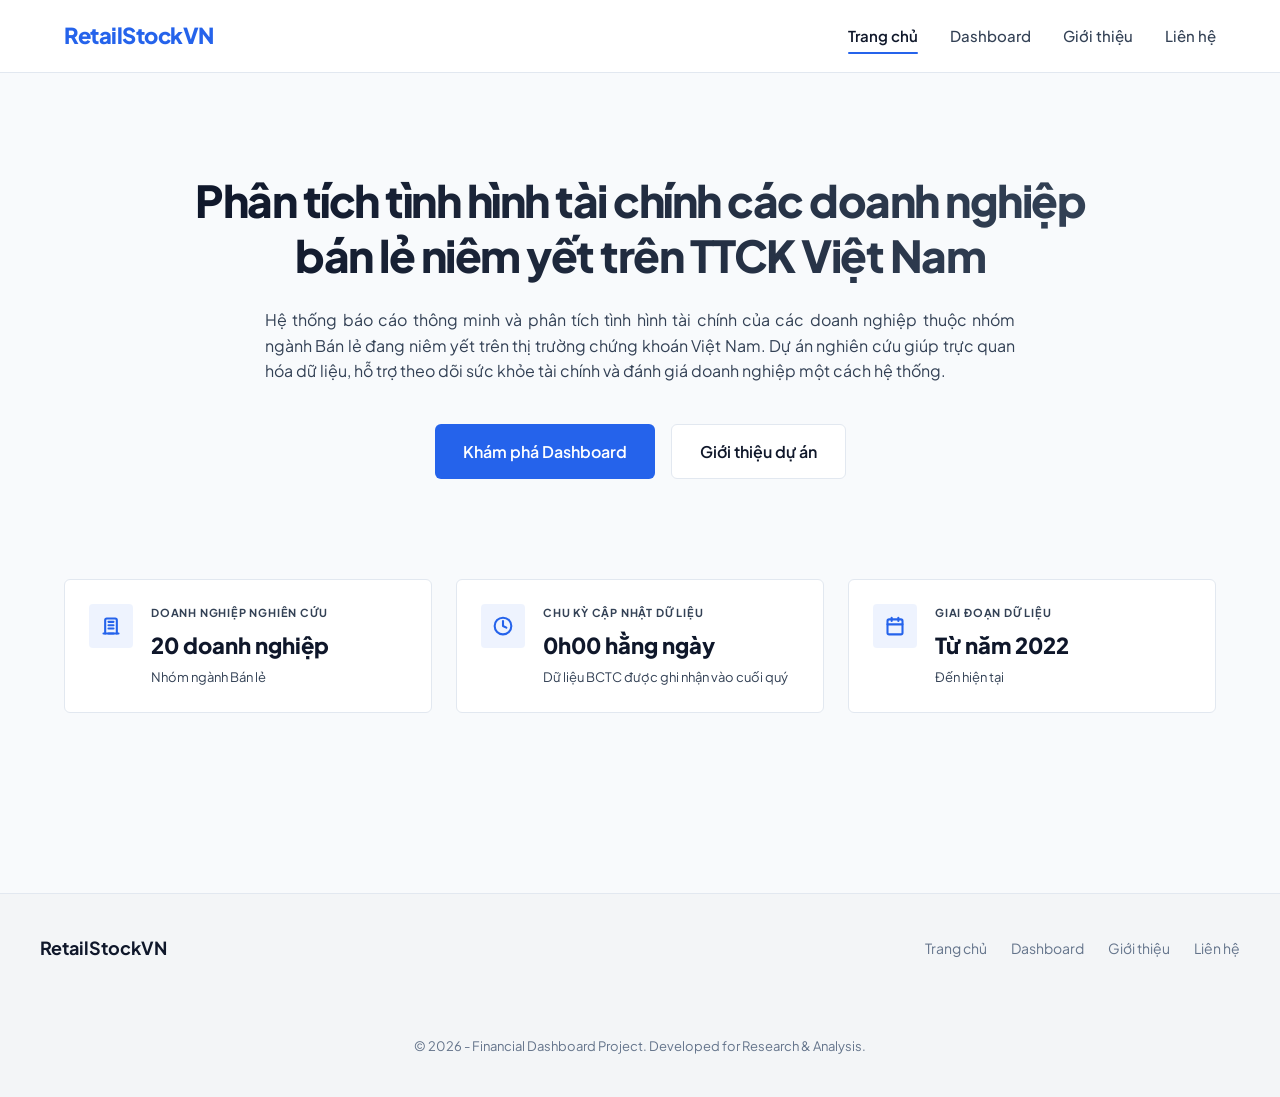
==== commit 2e56f2bb: "style: remove "Xem Live Dashboard" button from navigation and justify text alignment in multiple sec" ====
--- a/index.html
+++ b/index.html
@@ -22,14 +22,13 @@
             <a href="about.html">Giới thiệu</a>
             <a href="contact.html">Liên hệ</a>
         </div>
-        <a href="dashboard.html" class="nav-btn">Xem Live Dashboard</a>
     </div>
 </header>
 
 <!-- HERO SECTION -->
 <div class="hero" style="max-width: 950px; padding-top: 100px; padding-bottom: 60px;">
     <h1 style="font-size: 44px; line-height: 1.25;">Phân tích <span>tình hình tài chính các doanh nghiệp bán lẻ</span> niêm yết trên TTCK Việt Nam</h1>
-    <p style="margin-top: 16px; font-size: 16px; color: var(--text-secondary); max-width: 750px; margin-left: auto; margin-right: auto; line-height: 1.6;">Hệ thống báo cáo thông minh và phân tích tình hình tài chính của các doanh nghiệp thuộc nhóm ngành Bán lẻ đang niêm yết trên thị trường chứng khoán Việt Nam. Dự án nghiên cứu giúp trực quan hóa dữ liệu, hỗ trợ theo dõi sức khỏe tài chính và đánh giá doanh nghiệp một cách hệ thống.</p>
+    <p style="margin-top: 16px; font-size: 16px; color: var(--text-secondary); max-width: 750px; margin-left: auto; margin-right: auto; line-height: 1.6; text-align: justify;">Hệ thống báo cáo thông minh và phân tích tình hình tài chính của các doanh nghiệp thuộc nhóm ngành Bán lẻ đang niêm yết trên thị trường chứng khoán Việt Nam. Dự án nghiên cứu giúp trực quan hóa dữ liệu, hỗ trợ theo dõi sức khỏe tài chính và đánh giá doanh nghiệp một cách hệ thống.</p>
     <div class="hero-actions" style="margin-top: 24px;">
         <a href="dashboard.html" class="btn btn-primary">Khám phá Dashboard</a>
         <a href="about.html" class="btn btn-secondary">Giới thiệu dự án</a>
